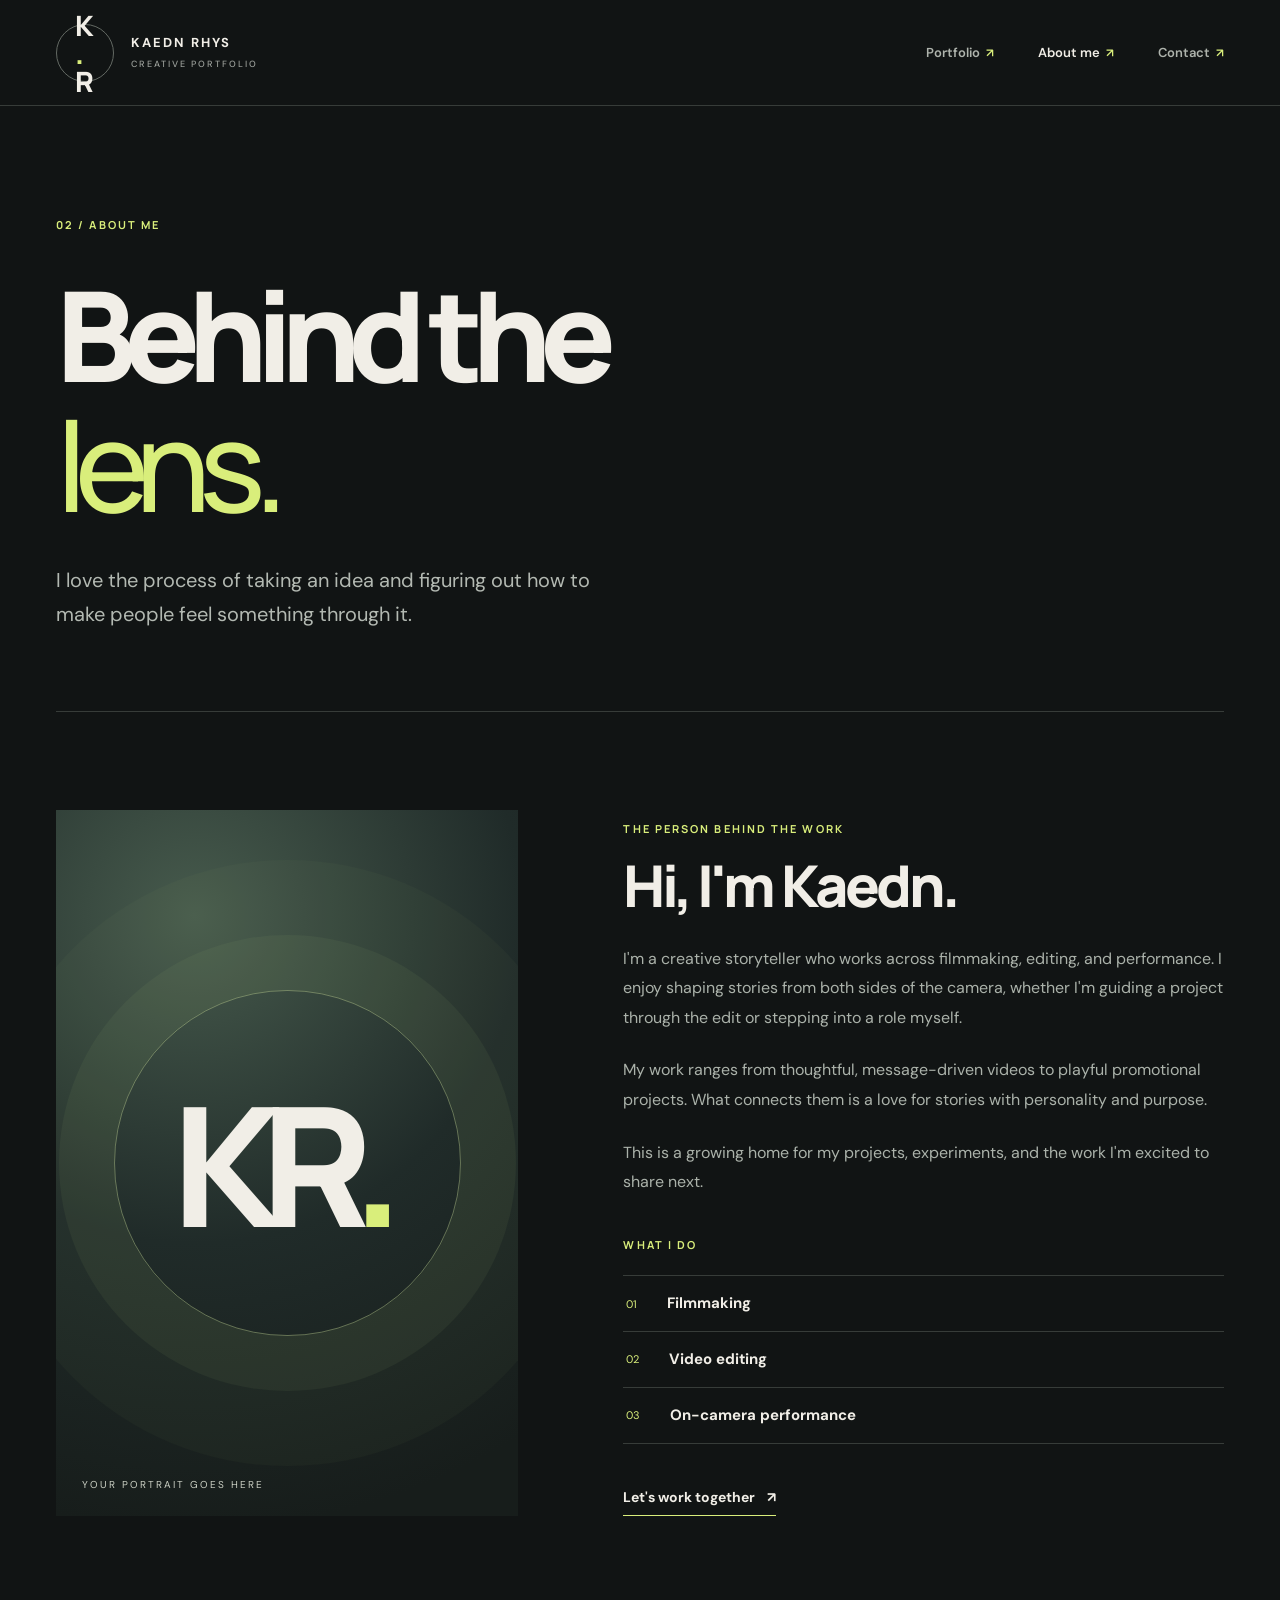
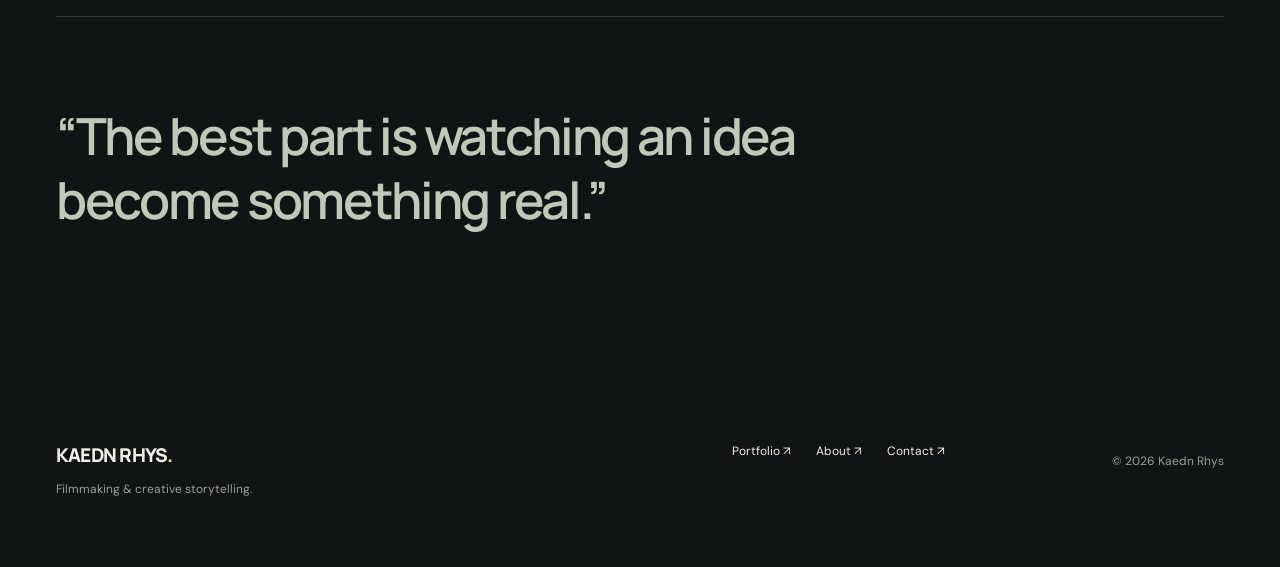
==== about.html @ 43d27c65 "Add files via upload" ====
<!doctype html>
<html lang="en">
<head><meta charset="utf-8"><meta name="viewport" content="width=device-width, initial-scale=1"><meta name="theme-color" content="#111414"><meta name="description" content="Meet Kaedn Rhys, a filmmaker, editor, and creative storyteller."><title>About Me | Kaedn Rhys</title><link rel="icon" href="assets/favicon.svg" type="image/svg+xml"><link rel="stylesheet" href="assets/styles.css"><script src="assets/site.js" defer></script></head>
<body>
<a class="skip-link" href="#main">Skip to content</a>
<header class="site-header"><a class="brand" href="index.html" target="_blank" rel="noopener noreferrer" aria-label="Kaedn Rhys portfolio, opens in a new tab"><span class="brand-mark">K<span class="brand-dot">.</span>R</span><span class="brand-label">KAEDN RHYS <small>CREATIVE PORTFOLIO</small></span></a><button class="menu-toggle" type="button" aria-expanded="false" aria-controls="primary-nav" aria-label="Toggle navigation"><span></span><span></span></button><nav id="primary-nav" class="primary-nav" aria-label="Main navigation"><a href="index.html" target="_blank" rel="noopener noreferrer">Portfolio <span class="nav-arrow">↗</span></a><a class="active" aria-current="page" href="about.html" target="_blank" rel="noopener noreferrer">About me <span class="nav-arrow">↗</span></a><a href="contact.html" target="_blank" rel="noopener noreferrer">Contact <span class="nav-arrow">↗</span></a></nav></header>
<main id="main"><section class="inner-hero wrap"><p class="eyebrow accent">02 / ABOUT ME</p><h1>Behind the<br><em>lens.</em></h1><p class="page-intro">I love the process of taking an idea and figuring out how to make people feel something through it.</p></section><div class="wrap"><div class="page-divider"></div><section class="about-grid" aria-label="About Kaedn"><div class="portrait-placeholder"><div class="portrait-orbit"></div><div class="portrait-initials">KR<span>.</span></div><span class="portrait-label">YOUR PORTRAIT GOES HERE</span></div><div class="about-copy"><p class="eyebrow accent">THE PERSON BEHIND THE WORK</p><h2>Hi, I'm Kaedn.</h2><p>I'm a creative storyteller who works across filmmaking, editing, and performance. I enjoy shaping stories from both sides of the camera, whether I'm guiding a project through the edit or stepping into a role myself.</p><p>My work ranges from thoughtful, message-driven videos to playful promotional projects. What connects them is a love for stories with personality and purpose.</p><p>This is a growing home for my projects, experiments, and the work I'm excited to share next.</p><div class="expertise"><p class="eyebrow">WHAT I DO</p><div class="expertise-row"><span>01</span><strong>Filmmaking</strong></div><div class="expertise-row"><span>02</span><strong>Video editing</strong></div><div class="expertise-row"><span>03</span><strong>On-camera performance</strong></div></div><a class="inline-link" href="contact.html" target="_blank" rel="noopener noreferrer">Let's work together <span aria-hidden="true">↗</span></a></div></section></div><section class="quote-section wrap"><p>“The best part is watching an idea become something real.”</p></section></main>
<footer class="site-footer wrap"><div><span class="footer-brand">KAEDN RHYS<span class="accent">.</span></span><p>Filmmaking & creative storytelling.</p></div><div class="footer-links"><a href="index.html" target="_blank" rel="noopener noreferrer">Portfolio ↗</a><a href="about.html" target="_blank" rel="noopener noreferrer">About ↗</a><a href="contact.html" target="_blank" rel="noopener noreferrer">Contact ↗</a></div><span class="copyright">© <span data-year></span> Kaedn Rhys</span></footer>
</body></html>
---- assets/styles.css ----
@import url('https://fonts.googleapis.com/css2?family=DM+Sans:wght@400;500;600;700&family=Manrope:wght@400;500;600;700;800&display=swap');
:root{--bg:#111414;--panel:#1a1e1d;--text:#f1eee7;--muted:#9b9f9a;--accent:#d9ee7b;--line:#373c39;--font:'DM Sans',Arial,sans-serif;--display:'Manrope',Arial,sans-serif}*{box-sizing:border-box}html{scroll-behavior:smooth}body{margin:0;background:var(--bg);color:var(--text);font:16px/1.65 var(--font);-webkit-font-smoothing:antialiased}a{color:inherit;text-decoration:none}button,input,textarea,select{font:inherit}button,a,input,select,textarea{outline-offset:4px}::selection{background:var(--accent);color:#111414}.wrap{width:min(1320px,calc(100% - 112px));margin-inline:auto}.skip-link{position:absolute;left:12px;top:-60px;padding:10px;background:var(--accent);color:#111;z-index:100}.skip-link:focus{top:12px}.site-header{height:106px;padding:0 56px;display:flex;align-items:center;justify-content:space-between;border-bottom:1px solid var(--line)}.brand{display:flex;align-items:center;gap:17px}.brand-mark{font:800 28px/1 var(--display);letter-spacing:-.13em;border:1px solid #636963;border-radius:50%;display:grid;place-content:center;width:58px;height:58px;padding-right:5px}.brand-dot,.accent,.small-period{color:var(--accent)}.brand-label{display:flex;flex-direction:column;line-height:1.15;letter-spacing:.15em;font-size:13px;font-weight:700}.brand-label small{font-size:9px;letter-spacing:.22em;margin-top:8px;color:var(--muted);font-weight:500}.primary-nav{display:flex;gap:44px}.primary-nav a{font-size:13px;font-weight:600;color:#aeb3ac;transition:color .2s}.primary-nav a:hover,.primary-nav a.active{color:var(--text)}.nav-arrow{font-size:12px;color:var(--accent);margin-left:3px}.menu-toggle{display:none}.eyebrow{font:700 11px/1.5 var(--display);letter-spacing:.19em}.muted{color:var(--muted)}.hero{padding-top:79px}.hero-topline{display:flex;align-items:center;justify-content:space-between}.status-dot{width:7px;height:7px;display:inline-block;border-radius:50%;background:var(--accent);margin-right:10px;box-shadow:0 0 12px #d9ee7b77}.hero h1,.inner-hero h1{font:800 clamp(70px,9.8vw,155px)/1.04 var(--display);letter-spacing:-.095em;margin:43px 0 37px}.hero h1 em,.inner-hero h1 em,.cta-strip h2 em{color:var(--accent);font-weight:500;font-style:normal}.hero-bottom{display:flex;justify-content:space-between;align-items:flex-end;gap:40px}.hero-bottom p{max-width:490px;color:#afb4ad;font-size:19px;line-height:1.7;margin:0}.round-link{width:78px;height:78px;border:1px solid #687067;border-radius:50%;display:grid;place-content:center;font-size:30px;transition:background .2s,color .2s}.round-link:hover{background:var(--accent);color:var(--bg)}.hero-rule,.page-divider{height:1px;background:var(--line);margin-top:82px}.work-section{padding:100px 0 125px}.section-heading{display:flex;justify-content:space-between;align-items:end;gap:30px;margin-bottom:50px}.section-heading h2{font:800 clamp(42px,5.3vw,76px)/1.15 var(--display);letter-spacing:-.065em;margin:13px 0 0}.section-heading>p{max-width:330px;color:var(--muted);font-size:14px}.project-card{display:grid;grid-template-columns:1.23fr 1fr;min-height:490px;margin-bottom:32px;background:var(--panel);border:1px solid #303532}.project-art{min-height:490px;position:relative;isolation:isolate;overflow:hidden;padding:32px;display:flex;align-items:center;justify-content:center}.art-grain{position:absolute;inset:0;opacity:.13;z-index:3;background-image:url("data:image/svg+xml,%3Csvg viewBox='0 0 180 180' xmlns='http://www.w3.org/2000/svg'%3E%3Cfilter id='n'%3E%3CfeTurbulence type='fractalNoise' baseFrequency='.85' numOctaves='3' stitchTiles='stitch'/%3E%3C/filter%3E%3Crect width='100%25' height='100%25' filter='url(%23n)' opacity='.65'/%3E%3C/svg%3E")}.art-corner,.art-bottom{position:absolute;z-index:4;font:700 10px var(--display);letter-spacing:.18em}.art-corner{top:30px;left:32px}.art-bottom{bottom:29px;left:32px}.reboot-art{background:radial-gradient(circle at 54% 60%,#6c7656 0%,#25352e 27%,#0b1717 73%)}.reboot-glow{position:absolute;inset:15%;background:radial-gradient(ellipse at center,#e7ff9a42,transparent 65%);filter:blur(16px)}.reboot-words{position:relative;z-index:2;font:800 clamp(55px,6vw,105px)/.88 var(--display);letter-spacing:-.085em;text-align:center;transform:rotate(-6deg);text-shadow:0 12px 35px #0008}.reboot-words i{font-style:normal;color:var(--accent)}.martial-art{background:linear-gradient(135deg,#2f3839,#0c1012 70%)}.martial-rings{position:absolute;inset:0;display:grid;place-items:center;transform:rotate(-20deg)}.martial-rings span{position:absolute;width:60%;aspect-ratio:1;border:2px solid #dc7b4a65;border-radius:50%}.martial-rings span:nth-child(2){width:83%;border-color:#dc7b4a47}.martial-rings span:nth-child(3){width:110%;border-color:#dc7b4a35}.martial-words{font:800 clamp(44px,5vw,84px)/.96 var(--display);text-align:center;letter-spacing:-.075em;position:relative;z-index:2}.martial-words em{font-style:normal;color:#eeab7b}.project-details{padding:65px 57px;display:flex;align-items:flex-start;flex-direction:column}.project-meta{width:100%;display:flex;justify-content:space-between;gap:12px;color:var(--accent);font-size:10px;font-weight:700;letter-spacing:.12em}.project-details h3{font:800 clamp(32px,3.5vw,52px)/1.12 var(--display);letter-spacing:-.065em;margin:57px 0 20px}.project-details p{color:#b3b9b2;margin:0 0 25px;max-width:400px;font-size:15px}.role-pills{display:flex;flex-wrap:wrap;gap:8px;margin-bottom:30px}.role-pills span{font-size:11px;padding:5px 13px;border:1px solid #515953;border-radius:40px}.project-links{margin-top:auto}.inline-link{font-weight:700;font-size:14px;display:inline-flex;gap:12px;border-bottom:1px solid var(--accent);padding-bottom:6px}.inline-link:hover{color:var(--accent)}.subtle-note{color:#929b94;font-size:12px;font-style:italic}.more-work{display:flex;gap:25px;align-items:center;border:1px dashed #596159;padding:28px 35px;margin-top:45px}.more-work strong{font-size:15px}.more-work p{color:var(--muted);font-size:13px;margin:4px 0 0}.plus-icon{font-size:42px;color:var(--accent)}.cta-strip{background:var(--accent);color:#111414;padding:66px 0}.cta-inner{display:flex;justify-content:space-between;align-items:center;gap:30px}.cta-inner h2{font:800 clamp(38px,5vw,72px)/1.15 var(--display);letter-spacing:-.07em;margin:10px 0}.cta-inner h2 em{color:#687b35}.pill-button{display:inline-flex;justify-content:space-between;gap:45px;align-items:center;background:#111414;color:#fff;border:1px solid #111414;border-radius:50px;padding:16px 25px;font-size:13px;font-weight:700;cursor:pointer;transition:transform .2s,background .2s}.pill-button:hover{transform:translateY(-3px);background:#283129}.site-footer{padding-top:65px;padding-bottom:55px;display:grid;grid-template-columns:1fr 1fr auto;gap:20px;align-items:start}.footer-brand{font:800 19px var(--display);letter-spacing:-.04em}.site-footer p,.copyright{font-size:12px;color:var(--muted);margin-top:10px}.footer-links{display:flex;justify-content:center;gap:25px;font-size:12px}.footer-links a:hover{color:var(--accent)}.inner-hero{padding-top:100px;padding-bottom:0}.inner-hero h1{margin-top:35px;margin-bottom:34px}.page-intro{font-size:20px;color:#b3b9b2;max-width:540px;line-height:1.7}.page-divider{margin-top:80px}.about-grid{display:grid;grid-template-columns:.87fr 1.13fr;gap:9%;padding:98px 0 100px}.portrait-placeholder{min-height:590px;position:relative;display:grid;place-items:center;overflow:hidden;background:radial-gradient(circle at 30% 15%,#475b4d,#202b29 48%,#171d1b 90%)}.portrait-orbit{position:absolute;width:75%;aspect-ratio:1;border:1px solid #b4c68a7a;border-radius:50%;box-shadow:0 0 0 55px #a4c17b11,0 0 0 130px #a4c17b09}.portrait-initials{position:relative;font:800 clamp(95px,13vw,200px) var(--display);letter-spacing:-.13em;transform:translateX(-10px)}.portrait-initials span{color:var(--accent)}.portrait-label{position:absolute;bottom:22px;left:26px;font-size:10px;letter-spacing:.2em;color:#cbd0c4}.about-copy h2,.contact-sidebar h2{font:800 clamp(35px,4.5vw,62px)/1.16 var(--display);letter-spacing:-.065em;margin:14px 0 25px}.about-copy>p:not(.eyebrow),.contact-sidebar>p{color:#abb2aa;line-height:1.85;margin-bottom:23px}.expertise{margin:40px 0}.expertise>.eyebrow{color:var(--accent);margin-bottom:22px}.expertise-row{border-top:1px solid var(--line);padding:15px 3px;display:flex;gap:30px;align-items:center}.expertise-row:last-child{border-bottom:1px solid var(--line)}.expertise-row span{font-size:11px;color:var(--accent)}.expertise-row strong{font-size:15px}.quote-section{border-top:1px solid var(--line);padding:35px 0 95px}.quote-section p{font:600 clamp(27px,4vw,55px)/1.25 var(--display);letter-spacing:-.045em;max-width:850px;color:#bfc8b9}.contact-grid{padding:95px 0 145px;display:grid;grid-template-columns:.9fr 1.1fr;gap:12%}.asterisk{font-size:60px;color:var(--accent)}.contact-sidebar h2{margin-top:22px}.contact-sidebar>p{max-width:380px}.contact-sidebar .form-note{border-top:1px solid var(--line);padding-top:22px;margin-top:55px;font-size:13px;color:#8d958c}.contact-form{display:flex;flex-direction:column;gap:23px}.field-row{display:flex;flex-direction:column;gap:10px}.field-row label{font-size:13px;font-weight:700}.field-row label span{color:var(--accent)}.field-row input,.field-row select,.field-row textarea{width:100%;border:1px solid #46504a;border-radius:4px;background:#1c2220;color:var(--text);padding:16px 18px;transition:border-color .2s}.field-row input:focus,.field-row textarea:focus,.field-row select:focus{border-color:var(--accent);outline:1px solid var(--accent)}.field-row input::placeholder,.field-row textarea::placeholder{color:#838c84}.field-row textarea{resize:vertical;min-height:160px}.send-button{align-self:flex-start;margin-top:8px;background:var(--accent);color:var(--bg);border-color:var(--accent)}.send-button:hover{background:#edffb3}.form-status{font-size:13px;margin:0;color:var(--accent)}.honeypot{position:absolute;left:-9999px;opacity:0}.form-status.error{color:#ffb3a5}
@media(max-width:1000px){.wrap{width:min(100% - 64px,1320px)}.site-header{padding-inline:32px}.project-details{padding:44px 35px}.project-details h3{margin-top:40px}.project-card{grid-template-columns:1fr 1fr}.project-art{min-height:430px}.about-grid,.contact-grid{gap:6%}}
@media(max-width:700px){.wrap{width:calc(100% - 40px)}.site-header{height:78px;padding:0 20px}.brand-mark{height:45px;width:45px;font-size:22px}.brand-label{font-size:11px}.brand-label small{font-size:8px}.menu-toggle{display:flex;flex-direction:column;gap:6px;background:transparent;border:0;padding:12px;cursor:pointer}.menu-toggle span{width:23px;height:2px;background:var(--text)}.primary-nav{display:none;position:absolute;z-index:10;top:78px;left:0;right:0;background:#1d2220;padding:22px 25px;box-shadow:0 15px 25px #0007;flex-direction:column;gap:21px}.primary-nav.open{display:flex}.hero{padding-top:44px}.hero-topline .muted{display:none}.hero h1,.inner-hero h1{font-size:clamp(51px,12vw,89px);margin:34px 0}.hero-bottom p{font-size:15px}.round-link{width:54px;height:54px;flex-shrink:0}.hero-rule,.page-divider{margin-top:55px}.work-section{padding-top:65px;padding-bottom:80px}.section-heading{display:block}.section-heading h2{font-size:47px}.section-heading>p{margin-top:25px}.project-card{display:flex;flex-direction:column}.project-art{min-height:365px}.project-details{padding:30px 28px 37px;min-height:360px}.project-details h3{margin-top:28px}.reboot-words{font-size:65px}.martial-words{font-size:55px}.more-work{padding:20px}.cta-strip{padding:45px 0}.cta-inner{align-items:flex-start;flex-direction:column}.cta-inner h2{font-size:43px}.site-footer{grid-template-columns:1fr;gap:15px;padding:42px 0}.footer-links{justify-content:flex-start}.inner-hero{padding-top:62px}.page-intro{font-size:17px}.about-grid,.contact-grid{grid-template-columns:1fr;gap:45px;padding:60px 0 80px}.portrait-placeholder{min-height:410px}.portrait-initials{font-size:135px}.contact-grid{padding-bottom:85px}.contact-sidebar .form-note{margin-top:20px}.quote-section{padding-bottom:55px}}
@media(prefers-reduced-motion:reduce){html{scroll-behavior:auto}*,*::before,*::after{transition:none!important;animation:none!important}}
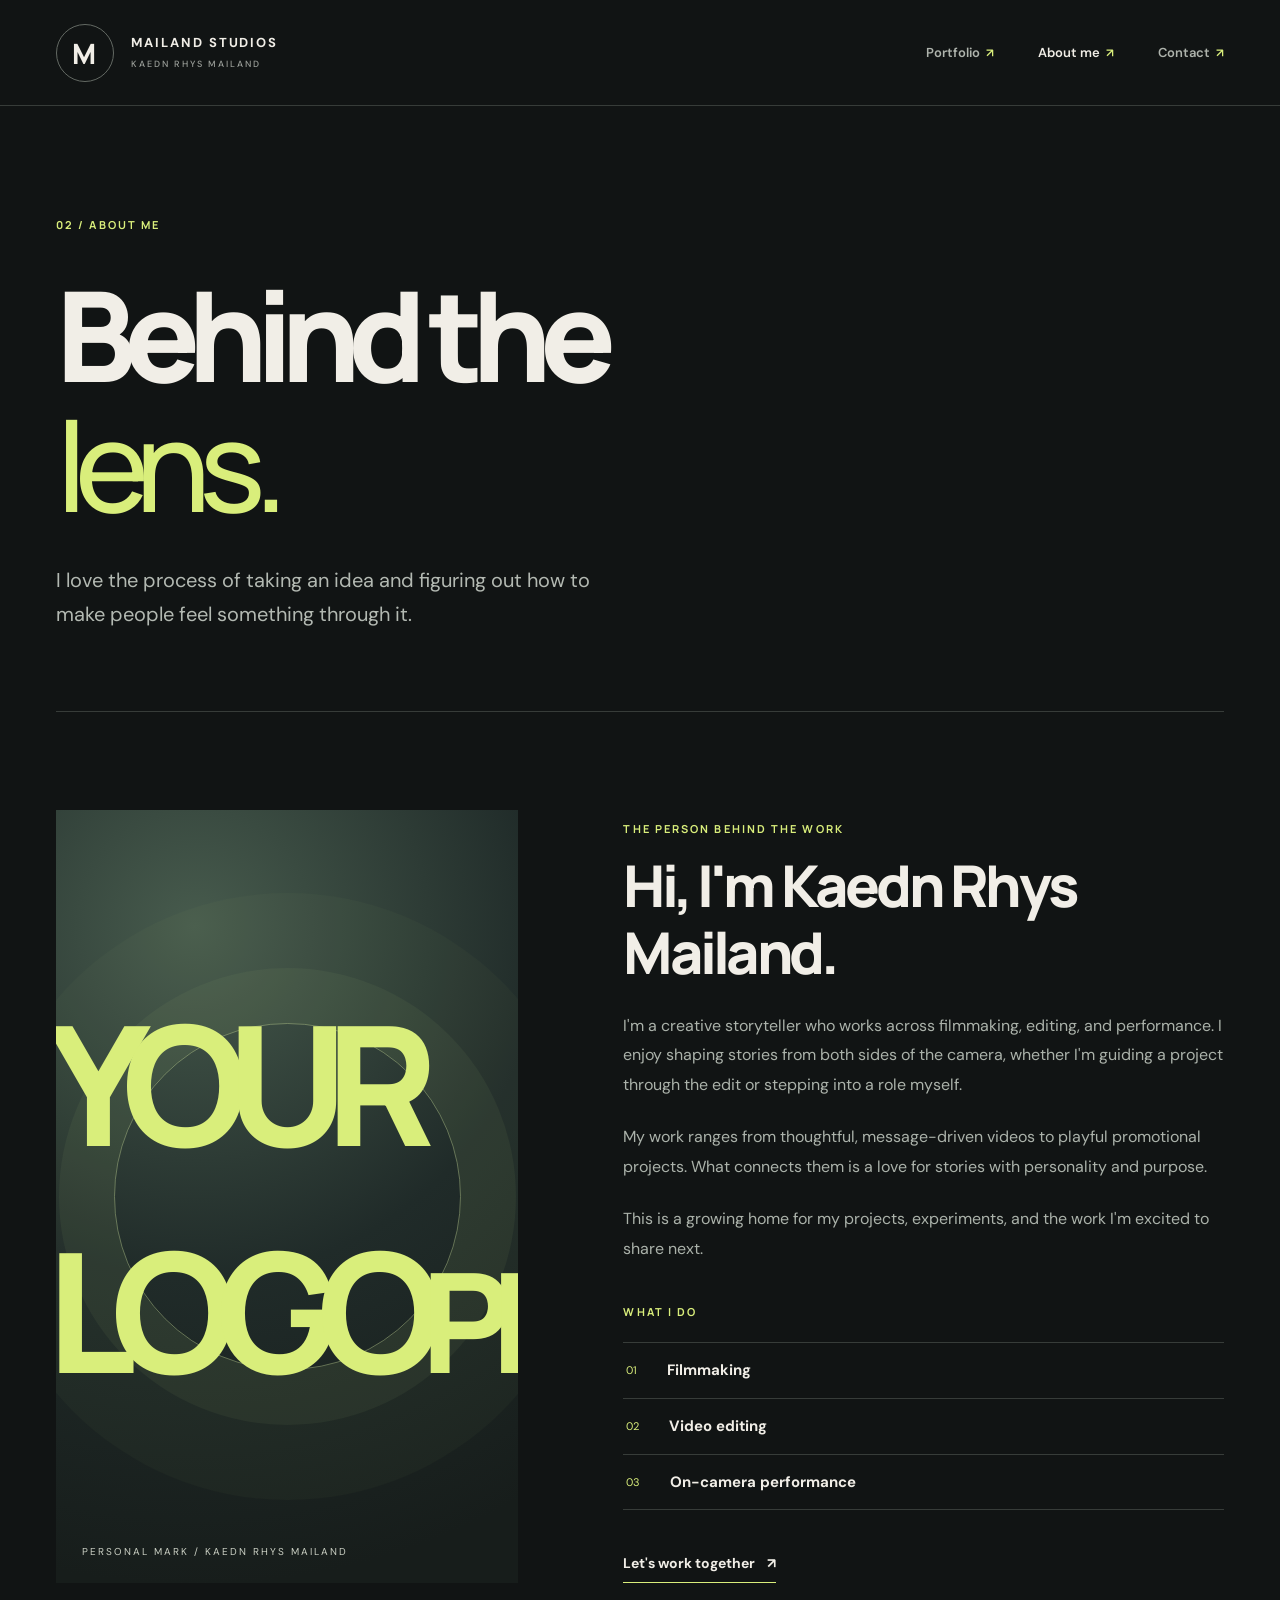
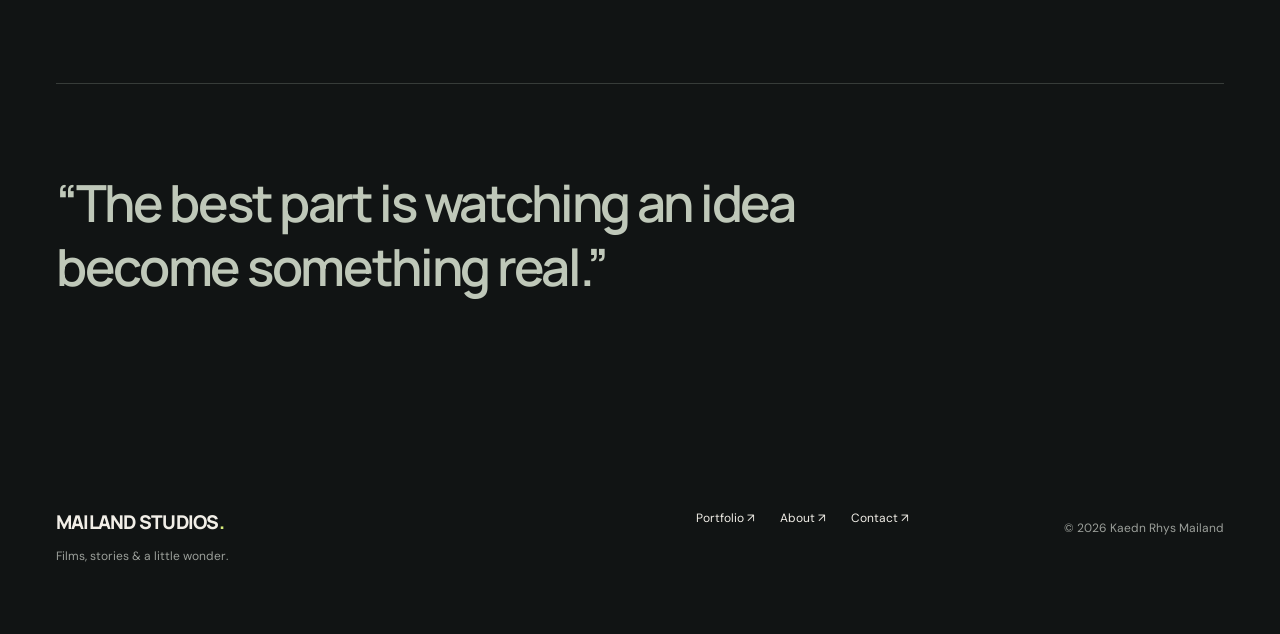
==== commit c4d428c0: "Update about.html" ====
--- a/about.html
+++ b/about.html
@@ -1,9 +1,9 @@
 <!doctype html>
 <html lang="en">
-<head><meta charset="utf-8"><meta name="viewport" content="width=device-width, initial-scale=1"><meta name="theme-color" content="#111414"><meta name="description" content="Meet Kaedn Rhys, a filmmaker, editor, and creative storyteller."><title>About Me | Kaedn Rhys</title><link rel="icon" href="assets/favicon.svg" type="image/svg+xml"><link rel="stylesheet" href="assets/styles.css"><script src="assets/site.js" defer></script></head>
+<head><meta charset="utf-8"><meta name="viewport" content="width=device-width, initial-scale=1"><meta name="theme-color" content="#283a4b"><meta name="description" content="Meet Kaedn Rhys Mailand, a filmmaker, editor, and creative storyteller."><title>About Me | Kaedn Rhys Mailand</title><link rel="icon" href="assets/favicon.svg" type="image/svg+xml"><link rel="stylesheet" href="assets/styles.css?v=2"><script src="assets/site.js" defer></script></head>
 <body>
 <a class="skip-link" href="#main">Skip to content</a>
-<header class="site-header"><a class="brand" href="index.html" target="_blank" rel="noopener noreferrer" aria-label="Kaedn Rhys portfolio, opens in a new tab"><span class="brand-mark">K<span class="brand-dot">.</span>R</span><span class="brand-label">KAEDN RHYS <small>CREATIVE PORTFOLIO</small></span></a><button class="menu-toggle" type="button" aria-expanded="false" aria-controls="primary-nav" aria-label="Toggle navigation"><span></span><span></span></button><nav id="primary-nav" class="primary-nav" aria-label="Main navigation"><a href="index.html" target="_blank" rel="noopener noreferrer">Portfolio <span class="nav-arrow">↗</span></a><a class="active" aria-current="page" href="about.html" target="_blank" rel="noopener noreferrer">About me <span class="nav-arrow">↗</span></a><a href="contact.html" target="_blank" rel="noopener noreferrer">Contact <span class="nav-arrow">↗</span></a></nav></header>
-<main id="main"><section class="inner-hero wrap"><p class="eyebrow accent">02 / ABOUT ME</p><h1>Behind the<br><em>lens.</em></h1><p class="page-intro">I love the process of taking an idea and figuring out how to make people feel something through it.</p></section><div class="wrap"><div class="page-divider"></div><section class="about-grid" aria-label="About Kaedn"><div class="portrait-placeholder"><div class="portrait-orbit"></div><div class="portrait-initials">KR<span>.</span></div><span class="portrait-label">YOUR PORTRAIT GOES HERE</span></div><div class="about-copy"><p class="eyebrow accent">THE PERSON BEHIND THE WORK</p><h2>Hi, I'm Kaedn.</h2><p>I'm a creative storyteller who works across filmmaking, editing, and performance. I enjoy shaping stories from both sides of the camera, whether I'm guiding a project through the edit or stepping into a role myself.</p><p>My work ranges from thoughtful, message-driven videos to playful promotional projects. What connects them is a love for stories with personality and purpose.</p><p>This is a growing home for my projects, experiments, and the work I'm excited to share next.</p><div class="expertise"><p class="eyebrow">WHAT I DO</p><div class="expertise-row"><span>01</span><strong>Filmmaking</strong></div><div class="expertise-row"><span>02</span><strong>Video editing</strong></div><div class="expertise-row"><span>03</span><strong>On-camera performance</strong></div></div><a class="inline-link" href="contact.html" target="_blank" rel="noopener noreferrer">Let's work together <span aria-hidden="true">↗</span></a></div></section></div><section class="quote-section wrap"><p>“The best part is watching an idea become something real.”</p></section></main>
-<footer class="site-footer wrap"><div><span class="footer-brand">KAEDN RHYS<span class="accent">.</span></span><p>Filmmaking & creative storytelling.</p></div><div class="footer-links"><a href="index.html" target="_blank" rel="noopener noreferrer">Portfolio ↗</a><a href="about.html" target="_blank" rel="noopener noreferrer">About ↗</a><a href="contact.html" target="_blank" rel="noopener noreferrer">Contact ↗</a></div><span class="copyright">© <span data-year></span> Kaedn Rhys</span></footer>
+<header class="site-header"><a class="brand" href="index.html" target="_blank" rel="noopener noreferrer" aria-label="Kaedn Rhys Mailand portfolio, opens in a new tab"><span class="brand-mark"><span class="studio-monogram" aria-hidden="true">M</span></span><span class="brand-label">MAILAND STUDIOS <small>KAEDN RHYS MAILAND</small></span></a><button class="menu-toggle" type="button" aria-expanded="false" aria-controls="primary-nav" aria-label="Toggle navigation"><span></span><span></span></button><nav id="primary-nav" class="primary-nav" aria-label="Main navigation"><a href="index.html" target="_blank" rel="noopener noreferrer">Portfolio <span class="nav-arrow">↗</span></a><a class="active" aria-current="page" href="about.html" target="_blank" rel="noopener noreferrer">About me <span class="nav-arrow">↗</span></a><a href="contact.html" target="_blank" rel="noopener noreferrer">Contact <span class="nav-arrow">↗</span></a></nav></header>
+<main id="main"><section class="inner-hero wrap"><p class="eyebrow accent">02 / ABOUT ME</p><h1>Behind the<br><em>lens.</em></h1><p class="page-intro">I love the process of taking an idea and figuring out how to make people feel something through it.</p></section><div class="wrap"><div class="page-divider"></div><section class="about-grid" aria-label="About Kaedn"><div class="portrait-placeholder"><div class="portrait-orbit"></div><div class="portrait-initials"><span class="personal-mark-placeholder" aria-label="Personal logo placeholder">YOUR<br>LOGO<small>PLACEHOLDER</small></span></div><span class="portrait-label">PERSONAL MARK / KAEDN RHYS MAILAND</span></div><div class="about-copy"><p class="eyebrow accent">THE PERSON BEHIND THE WORK</p><h2>Hi, I'm Kaedn Rhys Mailand.</h2><p>I'm a creative storyteller who works across filmmaking, editing, and performance. I enjoy shaping stories from both sides of the camera, whether I'm guiding a project through the edit or stepping into a role myself.</p><p>My work ranges from thoughtful, message-driven videos to playful promotional projects. What connects them is a love for stories with personality and purpose.</p><p>This is a growing home for my projects, experiments, and the work I'm excited to share next.</p><div class="expertise"><p class="eyebrow">WHAT I DO</p><div class="expertise-row"><span>01</span><strong>Filmmaking</strong></div><div class="expertise-row"><span>02</span><strong>Video editing</strong></div><div class="expertise-row"><span>03</span><strong>On-camera performance</strong></div></div><a class="inline-link" href="contact.html" target="_blank" rel="noopener noreferrer">Let's work together <span aria-hidden="true">↗</span></a></div></section></div><section class="quote-section wrap"><p>“The best part is watching an idea become something real.”</p></section></main>
+<footer class="site-footer wrap"><div><span class="footer-brand">MAILAND STUDIOS<span class="accent">.</span></span><p>Films, stories & a little wonder.</p></div><div class="footer-links"><a href="index.html" target="_blank" rel="noopener noreferrer">Portfolio ↗</a><a href="about.html" target="_blank" rel="noopener noreferrer">About ↗</a><a href="contact.html" target="_blank" rel="noopener noreferrer">Contact ↗</a></div><span class="copyright">© <span data-year></span> Kaedn Rhys Mailand</span></footer>
 </body></html>
